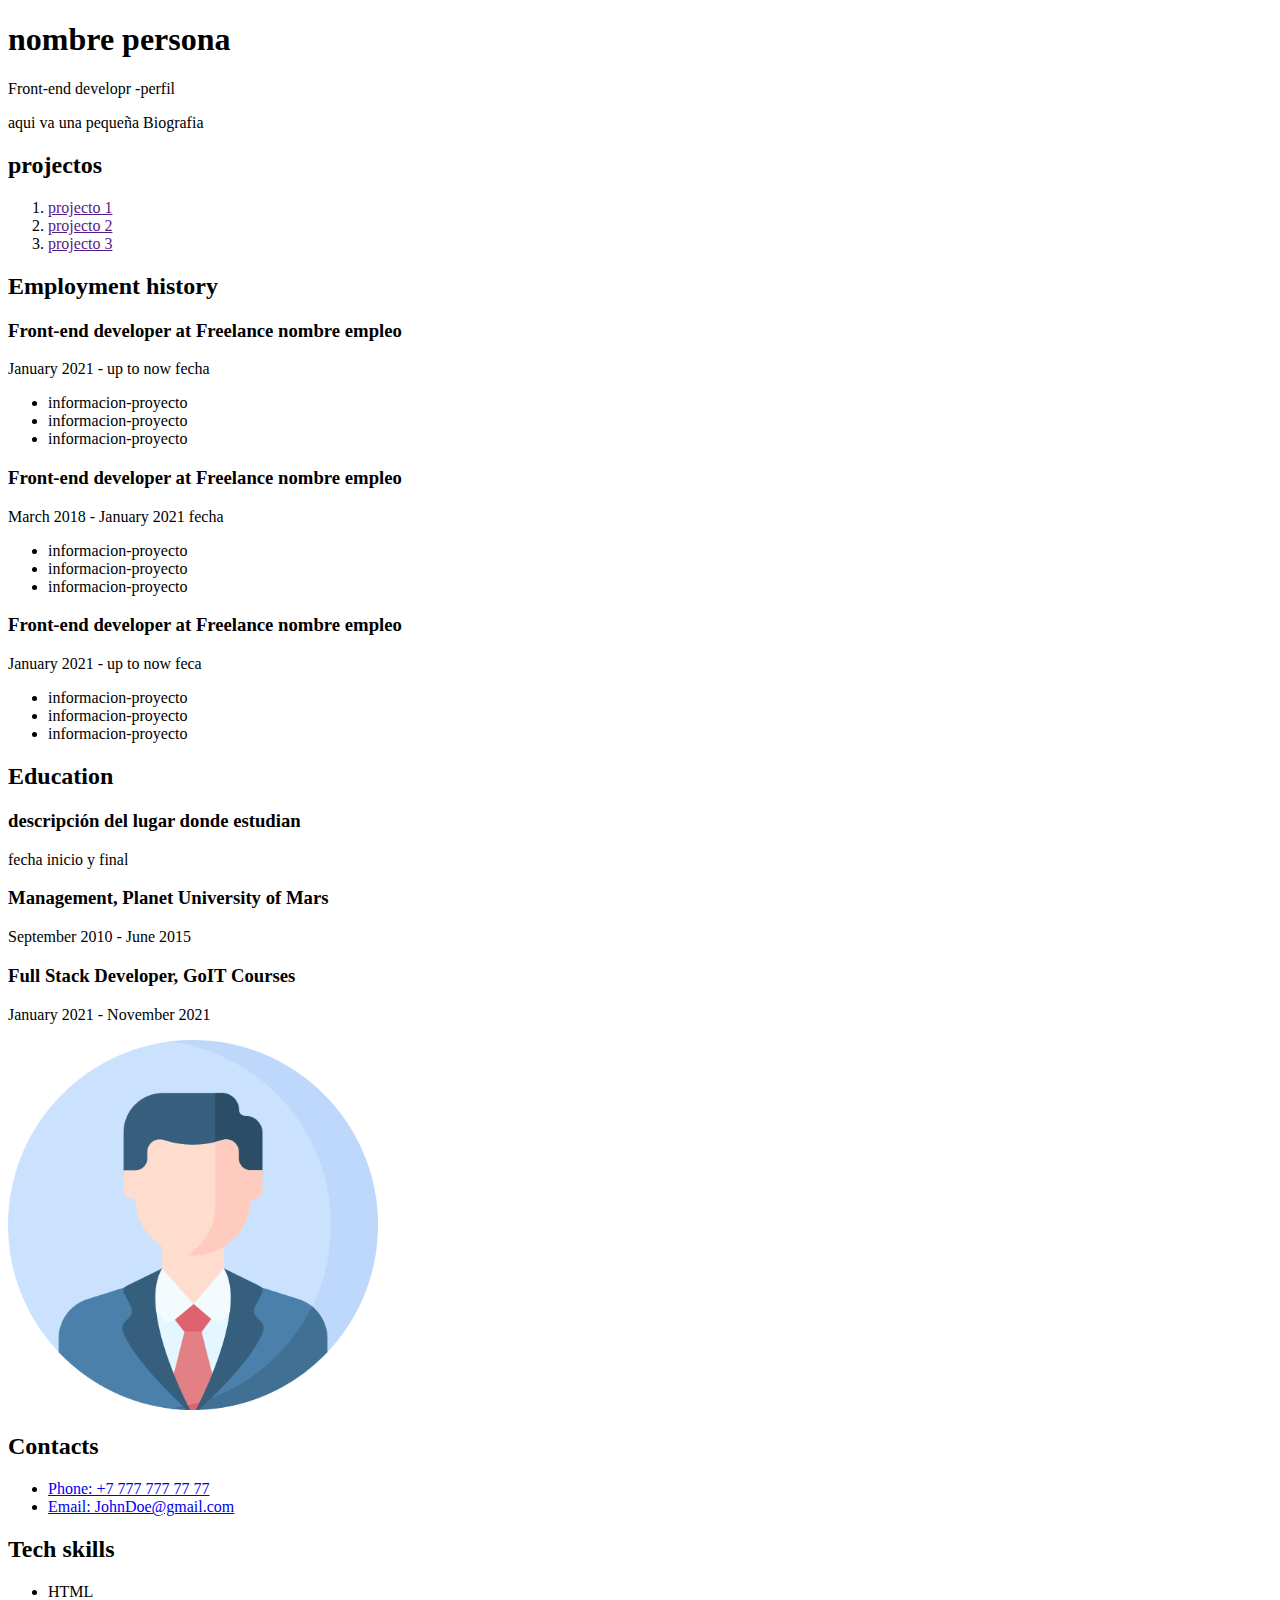
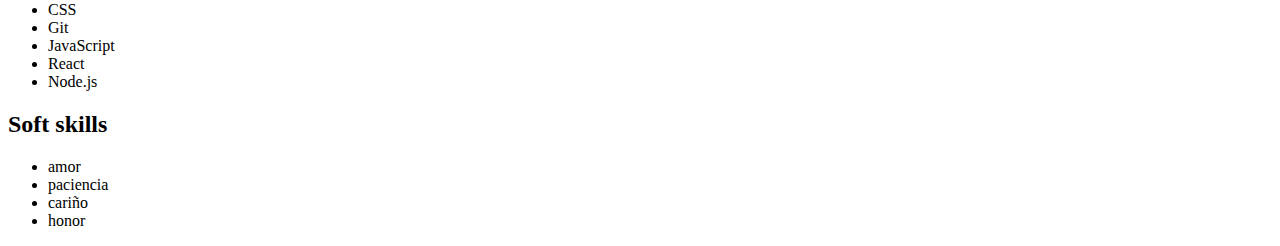
==== index..html @ a7755bea "añadir archivos" ====
<!DOCTYPE html>
<html lang="es">

<head>
  <meta charset="UTF-8">
  <meta http-equiv="X-UA-Compatible" content="IE=edge">
  <meta name="viewport" content="width=device-width, initial-scale=1.0">
  <title>portafolio</title>
</head>

<body>
  <div class="container">
    <div class="right-side">
      <section>
        <h1>nombre persona </h1>
        <p>Front-end developr -perfil </p>
        <p>aqui va una pequeña Biografia</p>
        <h2>projectos</h2>
        <ol>
          <li> <a href="">projecto 1</a> </li>
          <li> <a href="">projecto 2</a> </li>
          <li> <a href="">projecto 3</a> </li>
        </ol>
      </section>

      <section>
        <h2>Employment history</h2>
        <h3>Front-end developer at Freelance nombre empleo</h3>
        <p>January 2021 - up to now fecha </p>
        <ul>
          <li>informacion-proyecto</li>
          <li>informacion-proyecto </li>
          <li>informacion-proyecto </li>
        </ul>

        <h3>Front-end developer at Freelance nombre empleo</h3>
        <p>March 2018 - January 2021 fecha </p>
        <ul>
          <li>informacion-proyecto </li>
          <li>informacion-proyecto </li>
          <li>informacion-proyecto </li>
        </ul>


        <h3>Front-end developer at Freelance nombre empleo</h3>
        <p>January 2021 - up to now feca </p>
        <ul>
          <li>informacion-proyecto </li>
          <li>informacion-proyecto </li>
          <li>informacion-proyecto </li>
        </ul>

      </section>

      <section>

        <h2>Education</h2>

        <h3>descripción del lugar donde estudian</h3>
        <p>fecha inicio y final</p>
        <h3>
          Management, Planet University of Mars</h3>
        <p>
          September 2010 - June 2015
        </p>
        <h3>Full Stack Developer, GoIT Courses</h3>
        <p>January 2021 - November 2021</p>


      </section>
    </div>

    <aside class="left-side">

      <img src="static/3135715.png" alt="imagen perfil" width="370">

      <section>
        <h2>Contacts</h2>
        <ul>
          <li>
            <a href="tel:+7 777 777 77 77">Phone: +7 777 777 77 77</a>
          </li>
          <li>
            <a href="mailto:JohnDoe@gmail.com">Email: JohnDoe@gmail.com</a>
          </li>
        </ul>

      </section>

      <section>
        <h2>Tech skills</h2>

        <ul>
          <li>HTML</li>
          <li>CSS</li>
          <li>Git</li>
          <li>JavaScript</li>
          <li>React</li>
          <li>Node.js</li>
        </ul>
      </section>

      <section>
        <h2>Soft skills</h2>

        <ul>
          <li>amor</li>
          <li>paciencia</li>
          <li>cariño</li>
          <li>honor</li>

        </ul>
      </section>
    </aside>

  </div>

</body>

</html>


<!-- des -->
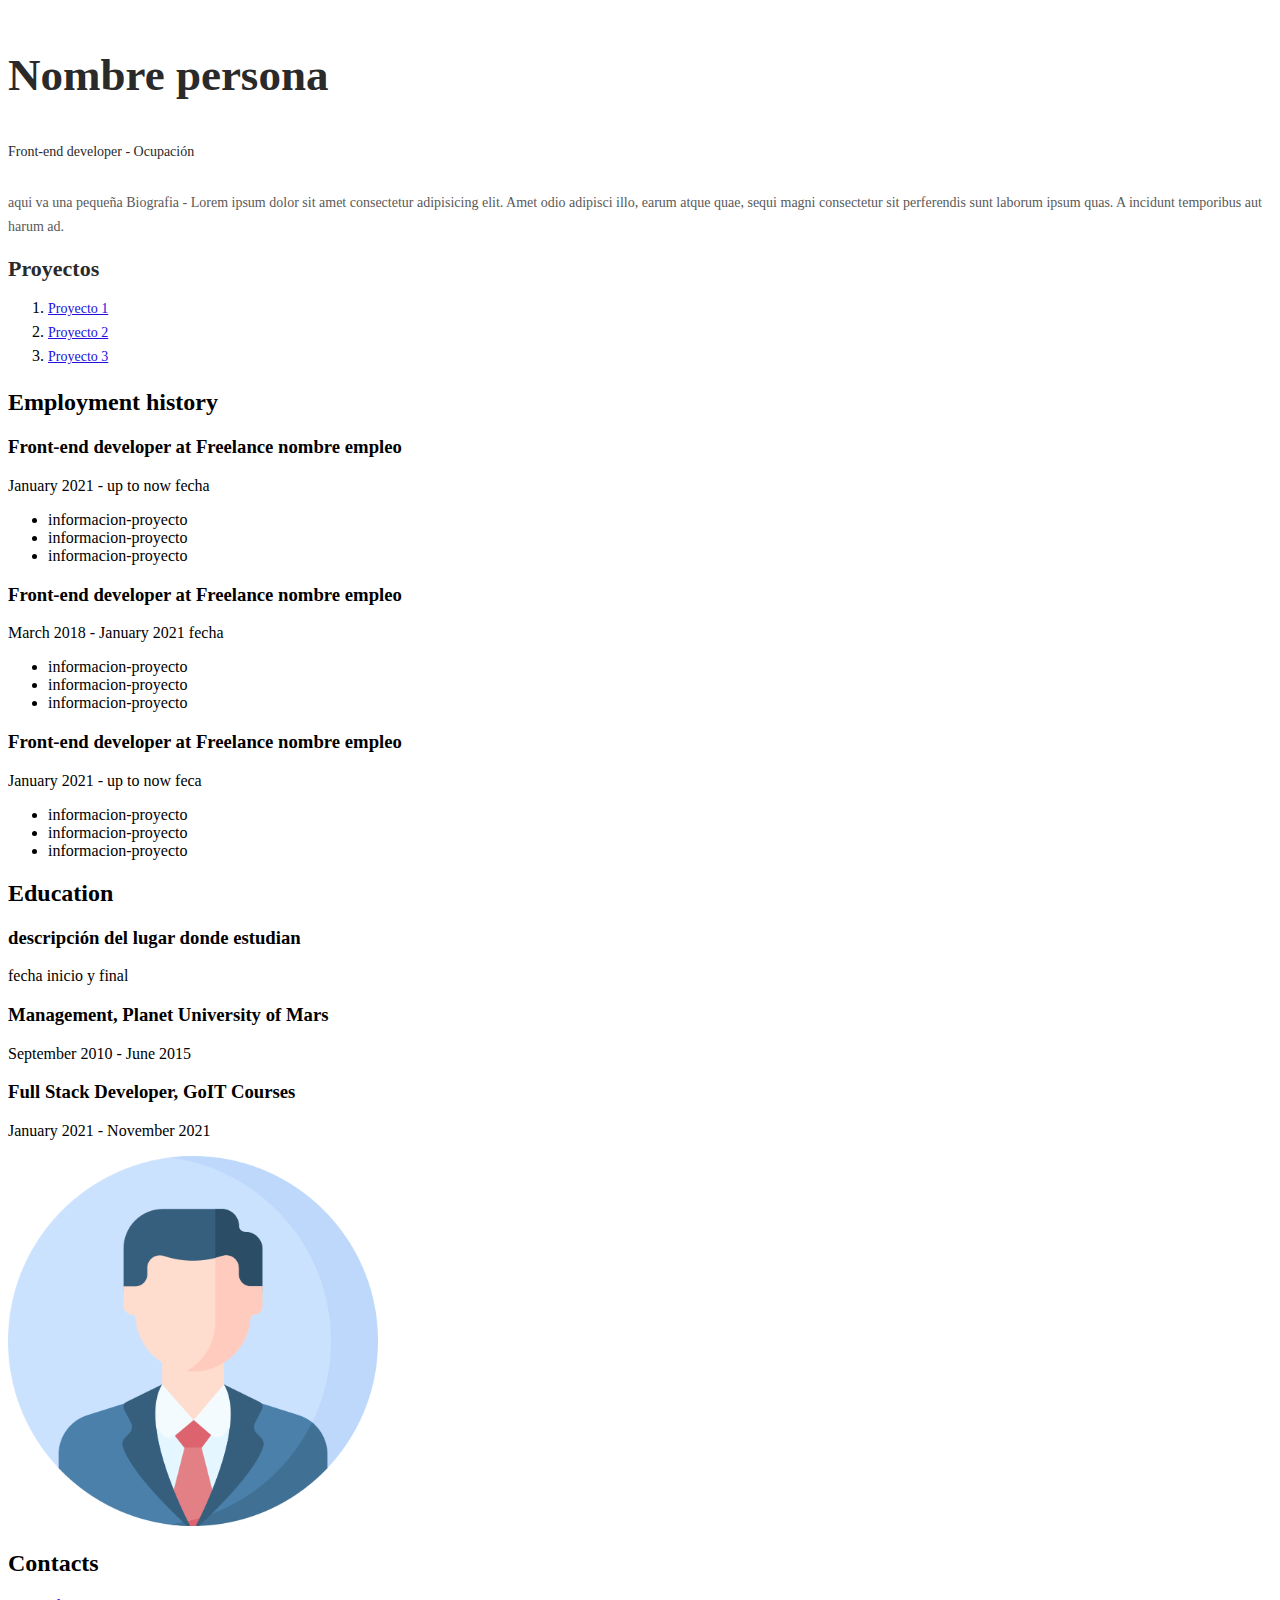
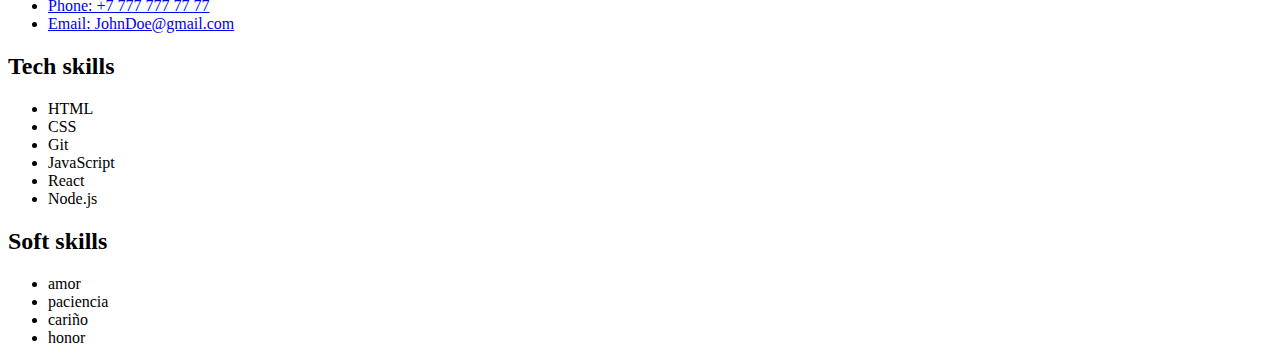
==== commit fce138a0: "terminar seccion" ====
--- a/index..html
+++ b/index..html
@@ -5,21 +5,28 @@
   <meta charset="UTF-8">
   <meta http-equiv="X-UA-Compatible" content="IE=edge">
   <meta name="viewport" content="width=device-width, initial-scale=1.0">
+  <link rel="stylesheet" href="/static/bio.css">
+  <link rel="stylesheet" href="/static/projects.css">
   <title>portafolio</title>
 </head>
 
 <body>
   <div class="container">
     <div class="right-side">
-      <section>
-        <h1>nombre persona </h1>
-        <p>Front-end developr -perfil </p>
-        <p>aqui va una pequeña Biografia</p>
-        <h2>projectos</h2>
+      <section class="bio">
+        <h1 class="bio-title">Nombre persona </h1>
+        <p class="bio-occupation">Front-end developer - Ocupación </p>
+        <p class="bio-about">aqui va una pequeña Biografia - Lorem ipsum dolor sit amet 
+          consectetur adipisicing elit. Amet odio adipisci illo, earum atque quae, sequi magni consectetur sit perferendis sunt laborum ipsum quas. A incidunt temporibus aut harum ad. 
+        </p>
+      </section>
+
+      <section class="projects">
+        <h2 class="projects-title">Proyectos</h2>
         <ol>
-          <li> <a href="">projecto 1</a> </li>
-          <li> <a href="">projecto 2</a> </li>
-          <li> <a href="">projecto 3</a> </li>
+          <li> <a  class="projects-link" href="">Proyecto 1</a> </li>
+          <li> <a class="projects-link" href="">Proyecto 2</a> </li>
+          <li> <a class="projects-link" href="">Proyecto 3</a> </li>
         </ol>
       </section>
 
--- a/static/bio.css
+++ b/static/bio.css
@@ -0,0 +1,35 @@
+/* section bio */
+.bio-title {
+    font-size: 45px;
+    line-height: 2;
+    margin-bottom: 20px;
+
+}
+
+.bio-title, .bio-occupation{
+    
+    color: #2a2a2a;
+}
+
+.bio-occupation{
+   
+    margin-bottom: 27px;
+
+}
+
+.bio-about {
+   
+    color: #595959;
+
+}
+
+
+
+.bio-about, .bio-occupation {
+    font-size: 14px;
+    line-height: 1.714;
+    
+
+}
+
+
--- a/static/projects.css
+++ b/static/projects.css
@@ -0,0 +1,12 @@
+.projects-title {
+    font-size: 22px;
+    line-height:1.091 ;
+    color: #2a2a2a;
+    margin-bottom: 14px;
+}
+
+.projects-link {
+    font-size: 14px;
+    line-height:1.714 ;
+    color: #220fdc;
+}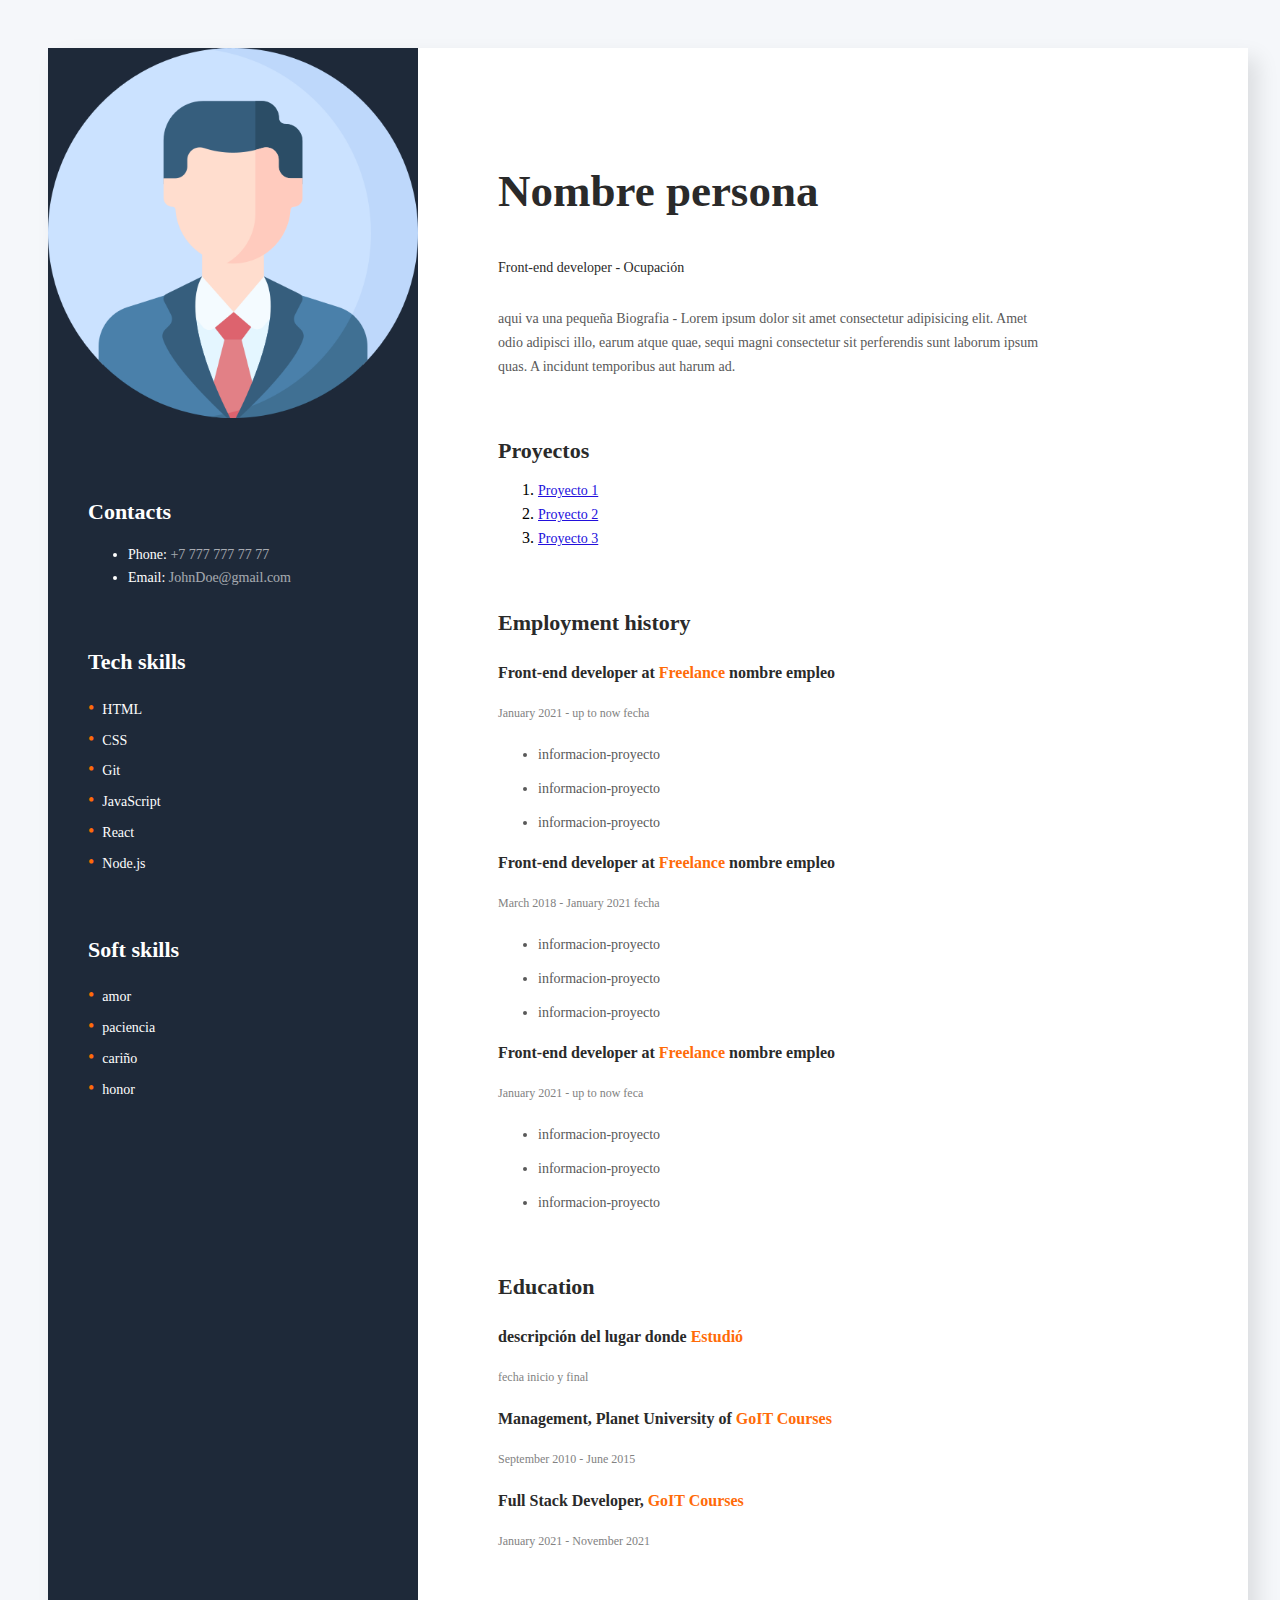
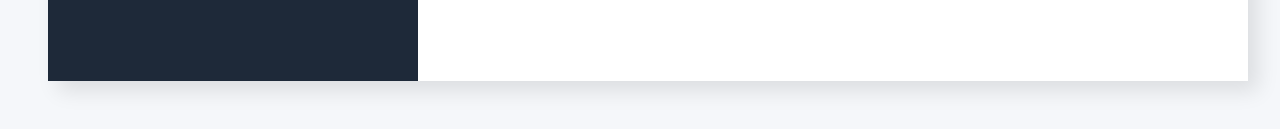
==== commit 6ae064b9: ".." ====
--- a/index..html
+++ b/index..html
@@ -5,13 +5,65 @@
   <meta charset="UTF-8">
   <meta http-equiv="X-UA-Compatible" content="IE=edge">
   <meta name="viewport" content="width=device-width, initial-scale=1.0">
+  <link rel="stylesheet" href="/static/base.css">
+  <link rel="stylesheet" href="/static/aside-right.css">
   <link rel="stylesheet" href="/static/bio.css">
   <link rel="stylesheet" href="/static/projects.css">
+  <link rel="stylesheet" href="/static/jobs.css">
+  <link rel="stylesheet" href="/static/education.css">
+  <link rel="stylesheet" href="/static/aside-left.css">
+  <link rel="stylesheet" href="/static/skills.css">
+  <link rel="stylesheet" href="/static/contact.css">
   <title>portafolio</title>
 </head>
 
 <body>
   <div class="container">
+
+    <aside class="left-side">
+
+      <img  class="photo" src="static/3135715.png" alt="imagen perfil" width="370">
+
+      <section class="contacts">
+        <h2 class="contacts-title">Contacts</h2>
+        <ul >
+          <li  class="contacts-item">
+            Phone:
+            <a class="contacts-link" href="tel:+7 777 777 77 77"> +7 777 777 77 77</a>
+          </li  >
+          <li class="contacts-item">
+            Email:
+            <a class="contacts-link" href="mailto:JohnDoe@gmail.com"> JohnDoe@gmail.com</a>
+          </li>
+        </ul>
+
+      </section>
+
+      <section class="skills">
+        <h2 class="skills-title">Tech skills</h2>
+
+        <ul class="skills-list">
+          <li class="skills-item">HTML</li>
+          <li class="skills-item">CSS</li>
+          <li class="skills-item">Git</li>
+          <li class="skills-item">JavaScript</li>
+          <li class="skills-item">React</li>
+          <li class="skills-item">Node.js</li>
+        </ul>
+      </section>
+
+      <section class="skills">
+        <h2 class="skills-title">Soft skills</h2>
+
+        <ul class="skills-list">
+          <li class="skills-item">amor</li>
+          <li class="skills-item">paciencia</li>
+          <li  class="skills-item">cariño</li>
+          <li class="skills-item">honor</li>
+
+        </ul>
+      </section>
+    </aside>
     <div class="right-side">
       <section class="bio">
         <h1 class="bio-title">Nombre persona </h1>
@@ -30,95 +82,55 @@
         </ol>
       </section>
 
-      <section>
-        <h2>Employment history</h2>
-        <h3>Front-end developer at Freelance nombre empleo</h3>
-        <p>January 2021 - up to now fecha </p>
-        <ul>
-          <li>informacion-proyecto</li>
-          <li>informacion-proyecto </li>
-          <li>informacion-proyecto </li>
+      <section class="jobs">
+        <h2 class="jobs-title">Employment history</h2>
+        <h3  class="jobs-occupation">Front-end developer at <span class="accent">Freelance </span> nombre empleo </h3>
+        <p class="jobs-time">January 2021 - up to now fecha </p>
+        <ul class="experience">
+          <li class="experience-item">informacion-proyecto</li>
+          <li class="experience-item">informacion-proyecto </li>
+          <li class="experience-item">informacion-proyecto </li>
         </ul>
 
-        <h3>Front-end developer at Freelance nombre empleo</h3>
-        <p>March 2018 - January 2021 fecha </p>
-        <ul>
-          <li>informacion-proyecto </li>
-          <li>informacion-proyecto </li>
-          <li>informacion-proyecto </li>
+        <h3  class="jobs-occupation">Front-end developer at <span class="accent">Freelance </span> nombre empleo </h3>
+        <p class="jobs-time">March 2018 - January 2021 fecha </p>
+          <ul class="experience">
+          <li class="experience-item">informacion-proyecto</li>
+          <li class="experience-item">informacion-proyecto </li>
+          <li class="experience-item">informacion-proyecto </li>
         </ul>
 
 
-        <h3>Front-end developer at Freelance nombre empleo</h3>
-        <p>January 2021 - up to now feca </p>
-        <ul>
-          <li>informacion-proyecto </li>
-          <li>informacion-proyecto </li>
-          <li>informacion-proyecto </li>
+        <h3  class="jobs-occupation">Front-end developer at <span class="accent">Freelance </span> nombre empleo </h3>
+        <p class="jobs-time">January 2021 - up to now feca </p>
+        <ul class="experience">
+          <li class="experience-item">informacion-proyecto</li>
+          <li class="experience-item">informacion-proyecto </li>
+          <li class="experience-item">informacion-proyecto </li>
         </ul>
 
       </section>
 
-      <section>
+      <section class="education">
 
-        <h2>Education</h2>
+        <h2 class="education-title">Education</h2>
 
-        <h3>descripción del lugar donde estudian</h3>
-        <p>fecha inicio y final</p>
-        <h3>
-          Management, Planet University of Mars</h3>
-        <p>
+        <h3 class="education-degree">descripción del lugar donde<span class="accent"> Estudió</span></h3>
+        <p class="education-time">fecha inicio y final</p>
+        <h3 class="education-degree">
+          Management, Planet University of <span class="accent">GoIT Courses</span></h3>
+        <p class="education-time">
           September 2010 - June 2015
         </p>
-        <h3>Full Stack Developer, GoIT Courses</h3>
-        <p>January 2021 - November 2021</p>
+        <h3 class="education-degree">Full Stack Developer,  <span class="accent">GoIT Courses</span>
+        </h3>
+        <p class="education-time">January 2021 - November 2021</p>
 
 
       </section>
     </div>
 
-    <aside class="left-side">
-
-      <img src="static/3135715.png" alt="imagen perfil" width="370">
-
-      <section>
-        <h2>Contacts</h2>
-        <ul>
-          <li>
-            <a href="tel:+7 777 777 77 77">Phone: +7 777 777 77 77</a>
-          </li>
-          <li>
-            <a href="mailto:JohnDoe@gmail.com">Email: JohnDoe@gmail.com</a>
-          </li>
-        </ul>
-
-      </section>
-
-      <section>
-        <h2>Tech skills</h2>
-
-        <ul>
-          <li>HTML</li>
-          <li>CSS</li>
-          <li>Git</li>
-          <li>JavaScript</li>
-          <li>React</li>
-          <li>Node.js</li>
-        </ul>
-      </section>
-
-      <section>
-        <h2>Soft skills</h2>
-
-        <ul>
-          <li>amor</li>
-          <li>paciencia</li>
-          <li>cariño</li>
-          <li>honor</li>
-
-        </ul>
-      </section>
-    </aside>
+    
 
   </div>
 
--- a/static/base.css
+++ b/static/base.css
@@ -0,0 +1,14 @@
+body {
+    background-color:#f5f7fa ;
+    padding:40px;
+    
+  }
+
+.container  {
+display: flex;
+display: flex;
+width:1200px;
+background-color:#fff ;
+box-shadow: 10px 10px 20px 0px hsla(0,0%,0%,0.1) ; /* sombra */
+
+}--- a/static/aside-right.css
+++ b/static/aside-right.css
@@ -0,0 +1,20 @@
+
+.right-side {
+    padding-top:68px;
+    padding-right:200px;
+    padding-bottom:68px;
+    padding-left:80px;
+    width: 830px;
+    
+    
+  }
+  
+.bio,
+.projects,
+.jobs,
+.education {
+margin-bottom:60px;
+}
+
+
+ 
--- a/static/projects.css
+++ b/static/projects.css
@@ -9,4 +9,10 @@
     font-size: 14px;
     line-height:1.714 ;
     color: #220fdc;
+}
+
+
+
+.projects-link:hover{
+    color: #ff6b08
 }--- a/static/jobs.css
+++ b/static/jobs.css
@@ -0,0 +1,39 @@
+.jobs-title {
+    font-size:22px ;
+    line-height:1.091 ;
+    margin-bottom: 26px;
+}
+
+.jobs-occupation {
+    font-size:16px ;
+    line-height:1.5 ;
+    margin-bottom: 16px;
+}
+
+.jobs-title,.jobs-occupation {
+  color: #2a2a2a;
+}
+
+
+.jobs-time {
+    font-size:12px ;
+    line-height:2 ;
+    color: #828282;
+    margin-bottom:18px ;
+}
+
+.experiencia {
+    margin-bottom: 28px;
+  }
+
+.experience-item {
+    font-size:14px ;
+    line-height:1.714 ;
+    color: #595959;
+    margin-bottom: 10px;
+}
+
+span.accent {
+    
+    color: #ff6b08;
+}
--- a/static/education.css
+++ b/static/education.css
@@ -0,0 +1,25 @@
+.education-title {
+    color: #2a2a2a;
+    font-size:22px ;
+    line-height:1.091 ;
+    margin-bottom:26px ;
+
+}
+
+.education-degree {
+    color: #2a2a2a;
+    font-size: 16px;
+    line-height: 1.5;
+    margin-bottom: 16px;
+    
+
+}
+
+.education-time {
+    color: #828282; ;
+    font-size: 12px;
+    line-height:2  ;
+    margin-bottom:18px ;
+
+}
+
--- a/static/aside-left.css
+++ b/static/aside-left.css
@@ -0,0 +1,25 @@
+.left-side {
+    width: 370px;
+    min-height: 370px;
+    background-color:#1e2939 ;
+    color: #fff;
+  
+  }
+
+.photo {
+    width: 370px;
+}
+
+.photo,
+.contacts,
+.skills {
+  margin-bottom: 60px;
+
+}
+
+
+
+.contacts,
+.skills {
+  padding-left: 40px;
+}--- a/static/skills.css
+++ b/static/skills.css
@@ -0,0 +1,31 @@
+
+
+.skills-title {
+    font-size:22px ;
+    line-height:1.091 ;
+
+}
+
+.skills-item {
+ font-size:14px ;
+ line-height:1.714 ;
+ list-style: none;
+ padding-left: 0%;
+ 
+}
+
+
+.skills-item::before {
+    content: '\2022';
+    color: #ff6b08;
+    margin-right: 8px;
+    font-size: 18px;
+    
+   }
+
+.skills-list {
+
+list-style: none;
+padding-left: 0;
+
+}--- a/static/contact.css
+++ b/static/contact.css
@@ -0,0 +1,25 @@
+
+.contacts-title {
+  font-size: 22px;
+  line-height:1.091;
+  
+}
+
+.contacts-item {
+  font-size: 14px;
+  line-height:1.714;
+  
+}
+
+.contacts-link {
+
+    text-decoration: none;
+    opacity: 0.6;
+    color: #fff;
+  }
+
+
+.contacts-link:hover{
+    color: #ff6b08;
+    opacity: 1;
+}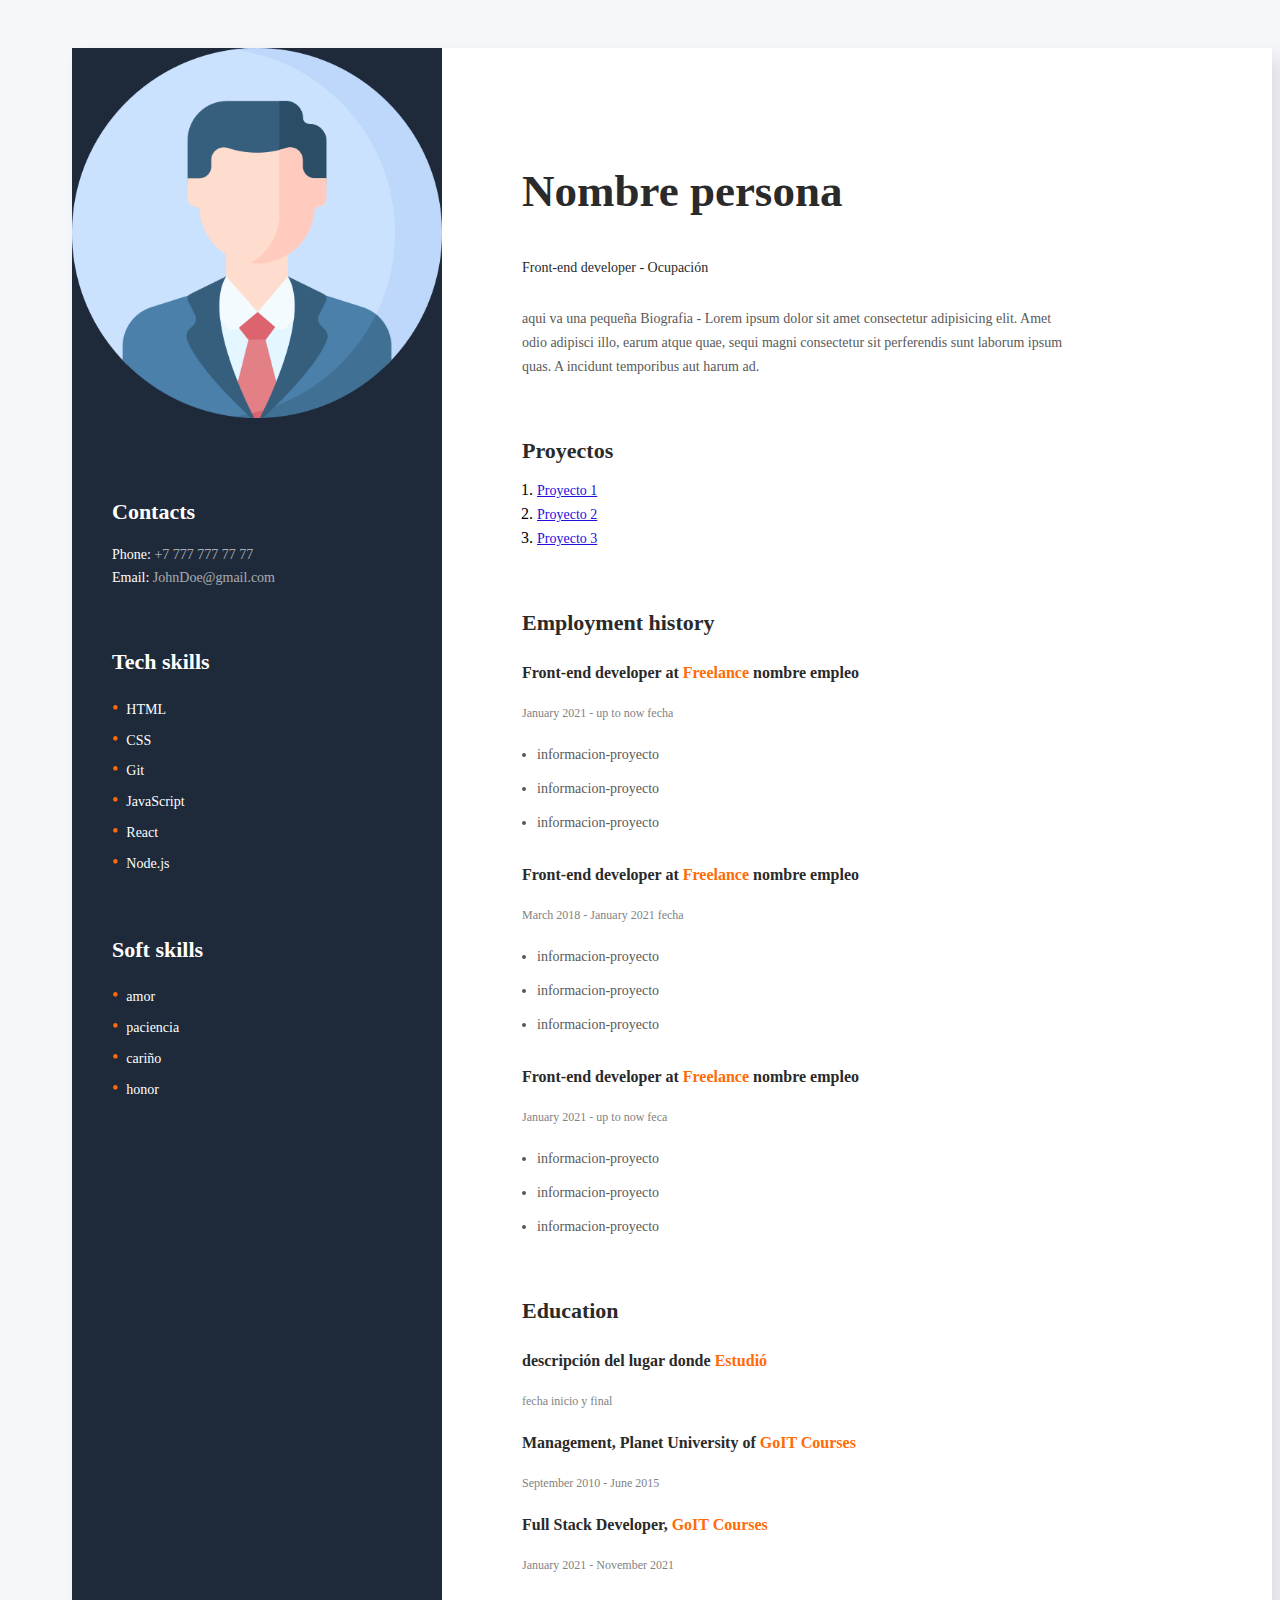
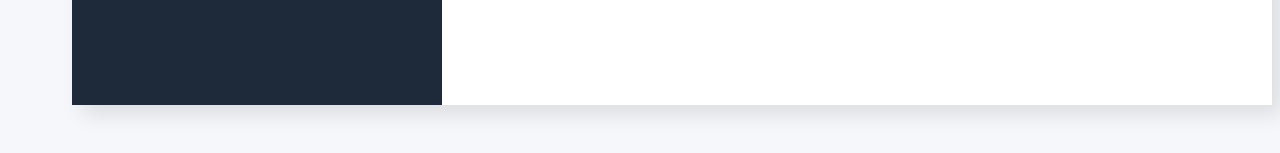
==== commit 647b69b6: "cambiso" ====
--- a/index..html
+++ b/index..html
@@ -14,7 +14,7 @@
   <link rel="stylesheet" href="/static/aside-left.css">
   <link rel="stylesheet" href="/static/skills.css">
   <link rel="stylesheet" href="/static/contact.css">
-  <title>portafolio</title>
+  <title>Portafolio</title>
 </head>
 
 <body>
@@ -22,15 +22,15 @@
 
     <aside class="left-side">
 
-      <img  class="photo" src="static/3135715.png" alt="imagen perfil" width="370">
+      <img class="photo" src="static/3135715.png" alt="imagen perfil" width="370">
 
       <section class="contacts">
         <h2 class="contacts-title">Contacts</h2>
-        <ul >
-          <li  class="contacts-item">
+        <ul class="contacts-list">
+          <li class="contacts-item">
             Phone:
             <a class="contacts-link" href="tel:+7 777 777 77 77"> +7 777 777 77 77</a>
-          </li  >
+          </li>
           <li class="contacts-item">
             Email:
             <a class="contacts-link" href="mailto:JohnDoe@gmail.com"> JohnDoe@gmail.com</a>
@@ -58,25 +58,27 @@
         <ul class="skills-list">
           <li class="skills-item">amor</li>
           <li class="skills-item">paciencia</li>
-          <li  class="skills-item">cariño</li>
+          <li class="skills-item">cariño</li>
           <li class="skills-item">honor</li>
 
         </ul>
       </section>
     </aside>
+
     <div class="right-side">
       <section class="bio">
         <h1 class="bio-title">Nombre persona </h1>
         <p class="bio-occupation">Front-end developer - Ocupación </p>
-        <p class="bio-about">aqui va una pequeña Biografia - Lorem ipsum dolor sit amet 
-          consectetur adipisicing elit. Amet odio adipisci illo, earum atque quae, sequi magni consectetur sit perferendis sunt laborum ipsum quas. A incidunt temporibus aut harum ad. 
+        <p class="bio-about">aqui va una pequeña Biografia - Lorem ipsum dolor sit amet
+          consectetur adipisicing elit. Amet odio adipisci illo, earum atque quae, sequi magni consectetur sit
+          perferendis sunt laborum ipsum quas. A incidunt temporibus aut harum ad.
         </p>
       </section>
 
       <section class="projects">
         <h2 class="projects-title">Proyectos</h2>
-        <ol>
-          <li> <a  class="projects-link" href="">Proyecto 1</a> </li>
+        <ol class="projects-list">
+          <li> <a class="projects-link" href="">Proyecto 1</a> </li>
           <li> <a class="projects-link" href="">Proyecto 2</a> </li>
           <li> <a class="projects-link" href="">Proyecto 3</a> </li>
         </ol>
@@ -84,7 +86,7 @@
 
       <section class="jobs">
         <h2 class="jobs-title">Employment history</h2>
-        <h3  class="jobs-occupation">Front-end developer at <span class="accent">Freelance </span> nombre empleo </h3>
+        <h3 class="jobs-occupation">Front-end developer at <span class="accent">Freelance </span> nombre empleo </h3>
         <p class="jobs-time">January 2021 - up to now fecha </p>
         <ul class="experience">
           <li class="experience-item">informacion-proyecto</li>
@@ -92,16 +94,16 @@
           <li class="experience-item">informacion-proyecto </li>
         </ul>
 
-        <h3  class="jobs-occupation">Front-end developer at <span class="accent">Freelance </span> nombre empleo </h3>
+        <h3 class="jobs-occupation">Front-end developer at <span class="accent">Freelance </span> nombre empleo </h3>
         <p class="jobs-time">March 2018 - January 2021 fecha </p>
-          <ul class="experience">
+        <ul class="experience">
           <li class="experience-item">informacion-proyecto</li>
           <li class="experience-item">informacion-proyecto </li>
           <li class="experience-item">informacion-proyecto </li>
         </ul>
 
 
-        <h3  class="jobs-occupation">Front-end developer at <span class="accent">Freelance </span> nombre empleo </h3>
+        <h3 class="jobs-occupation">Front-end developer at <span class="accent">Freelance </span> nombre empleo </h3>
         <p class="jobs-time">January 2021 - up to now feca </p>
         <ul class="experience">
           <li class="experience-item">informacion-proyecto</li>
@@ -122,7 +124,7 @@
         <p class="education-time">
           September 2010 - June 2015
         </p>
-        <h3 class="education-degree">Full Stack Developer,  <span class="accent">GoIT Courses</span>
+        <h3 class="education-degree">Full Stack Developer, <span class="accent">GoIT Courses</span>
         </h3>
         <p class="education-time">January 2021 - November 2021</p>
 
@@ -130,7 +132,7 @@
       </section>
     </div>
 
-    
+
 
   </div>
 
@@ -138,6 +140,5 @@
 
 </html>
 
-
 <!-- des -->
 
--- a/static/base.css
+++ b/static/base.css
@@ -1,6 +1,8 @@
 body {
     background-color:#f5f7fa ;
-    padding:40px;
+    padding-top:40px;
+    padding-bottom:40px;
+    padding-left: 5%;
     
   }
 
--- a/static/projects.css
+++ b/static/projects.css
@@ -4,12 +4,18 @@
     color: #2a2a2a;
     margin-bottom: 14px;
 }
+.projects-list {
+    padding-left: 15px;
+}
 
 .projects-link {
     font-size: 14px;
     line-height:1.714 ;
     color: #220fdc;
+    
 }
+
+
 
 
 
--- a/static/jobs.css
+++ b/static/jobs.css
@@ -5,6 +5,7 @@
 }
 
 .jobs-occupation {
+
     font-size:16px ;
     line-height:1.5 ;
     margin-bottom: 16px;
@@ -22,8 +23,11 @@
     margin-bottom:18px ;
 }
 
-.experiencia {
+.experience{
     margin-bottom: 28px;
+  
+    padding-left: 15px;
+    
   }
 
 .experience-item {
--- a/static/contact.css
+++ b/static/contact.css
@@ -8,14 +8,24 @@
 .contacts-item {
   font-size: 14px;
   line-height:1.714;
+
   
 }
+
+.contacts-list {
+  list-style: none;
+  padding-left: 0;
+  
+}
+
+
 
 .contacts-link {
 
     text-decoration: none;
     opacity: 0.6;
     color: #fff;
+    
   }
 
 
